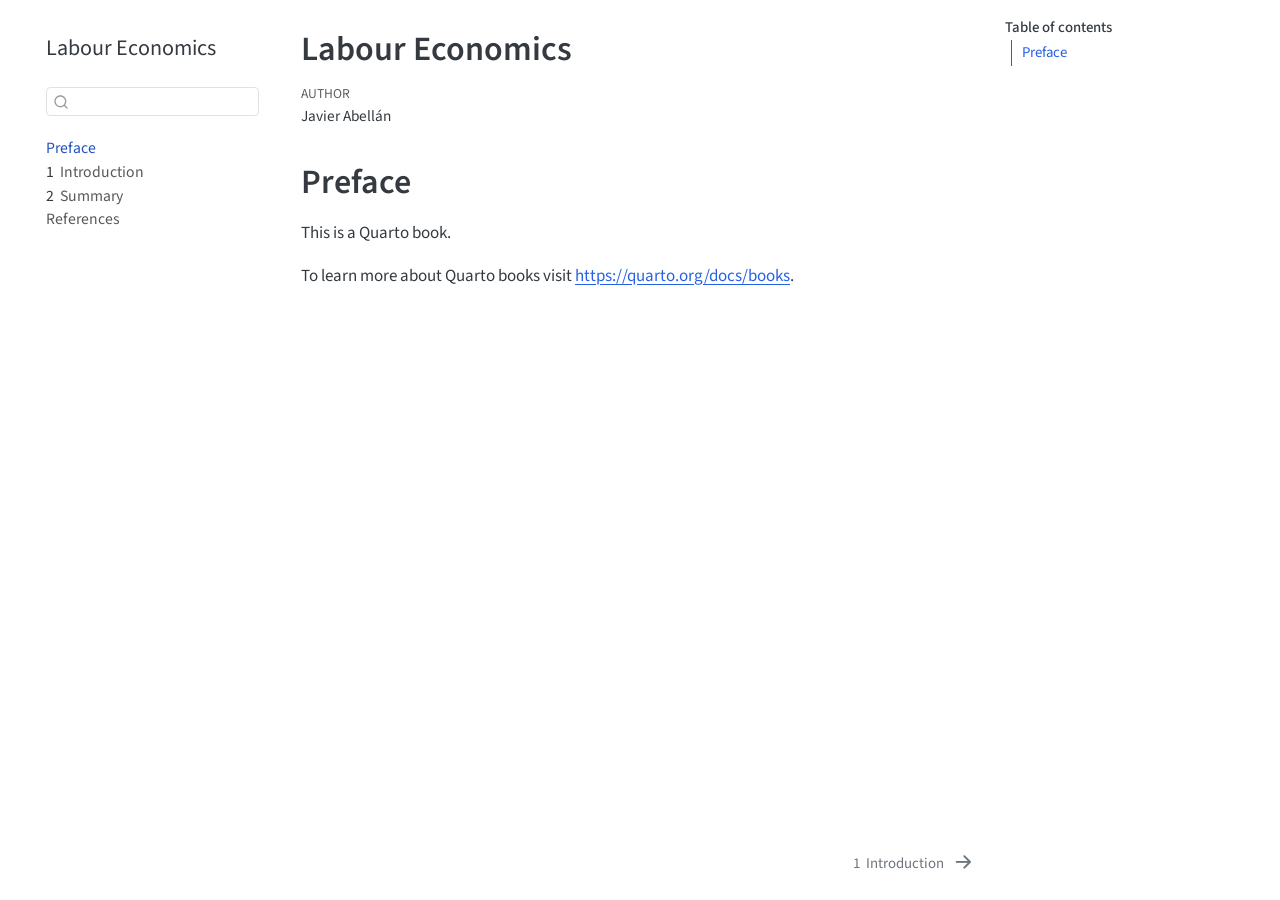
==== index.html @ d598257e "Built site for gh-pages" ====
<!DOCTYPE html>
<html xmlns="http://www.w3.org/1999/xhtml" lang="en" xml:lang="en"><head>

<meta charset="utf-8">
<meta name="generator" content="quarto-1.9.38">

<meta name="viewport" content="width=device-width, initial-scale=1.0, user-scalable=yes">

<meta name="author" content="Javier Abellán">

<title>Labour Economics</title>
<style>
/* Default styles provided by pandoc.
** See https://pandoc.org/MANUAL.html#variables-for-html for config info.
*/
code{white-space: pre-wrap;}
span.smallcaps{font-variant: small-caps;}
div.columns{display: flex; gap: min(4vw, 1.5em);}
div.column{flex: auto; overflow-x: auto;}
div.hanging-indent{margin-left: 1.5em; text-indent: -1.5em;}
ul.task-list{list-style: none;}
ul.task-list li input[type="checkbox"] {
  width: 0.8em;
  margin: 0 0.8em 0.2em -1em; /* quarto-specific, see https://github.com/quarto-dev/quarto-cli/issues/4556 */ 
  vertical-align: middle;
}
</style>


<script src="site_libs/quarto-nav/quarto-nav.js"></script>
<script src="site_libs/quarto-nav/headroom.min.js"></script>
<script src="site_libs/clipboard/clipboard.min.js"></script>
<script src="site_libs/quarto-search/autocomplete.umd.js"></script>
<script src="site_libs/quarto-search/fuse.min.js"></script>
<script src="site_libs/quarto-search/quarto-search.js"></script>
<meta name="quarto:offset" content="./">
<link href="./intro.html" rel="next">
<script src="site_libs/quarto-html/quarto.js" type="module"></script>
<script src="site_libs/quarto-html/tabsets/tabsets.js" type="module"></script>
<script src="site_libs/quarto-html/popper.min.js"></script>
<script src="site_libs/quarto-html/tippy.umd.min.js"></script>
<script src="site_libs/quarto-html/anchor.min.js"></script>
<link href="site_libs/quarto-html/tippy.css" rel="stylesheet">
<link href="site_libs/quarto-html/quarto-syntax-highlighting-15634bcf2e68342d4ad2dfa704d543f6.css" rel="stylesheet" id="quarto-text-highlighting-styles">
<script src="site_libs/bootstrap/bootstrap.min.js"></script>
<link href="site_libs/bootstrap/bootstrap-icons.css" rel="stylesheet">
<link href="site_libs/bootstrap/bootstrap-5ccb035bea26c1e21f80f44cf7c27909.min.css" rel="stylesheet" append-hash="true" id="quarto-bootstrap" data-mode="light">
<script id="quarto-search-options" type="application/json">{
  "location": "sidebar",
  "copy-button": false,
  "collapse-after": 3,
  "panel-placement": "start",
  "type": "textbox",
  "limit": 50,
  "keyboard-shortcut": [
    "f",
    "/",
    "s"
  ],
  "show-item-context": false,
  "language": {
    "search-no-results-text": "No results",
    "search-matching-documents-text": "matching documents",
    "search-copy-link-title": "Copy link to search",
    "search-hide-matches-text": "Hide additional matches",
    "search-more-match-text": "more match in this document",
    "search-more-matches-text": "more matches in this document",
    "search-clear-button-title": "Clear",
    "search-text-placeholder": "",
    "search-detached-cancel-button-title": "Cancel",
    "search-submit-button-title": "Submit",
    "search-label": "Search"
  }
}</script>


</head>

<body class="nav-sidebar floating quarto-light">

<div id="quarto-search-results"></div>
  <header id="quarto-header" class="headroom fixed-top">
  <nav class="quarto-secondary-nav">
    <div class="container-fluid d-flex">
      <button type="button" class="quarto-btn-toggle btn" data-bs-toggle="collapse" role="button" data-bs-target=".quarto-sidebar-collapse-item" aria-controls="quarto-sidebar" aria-expanded="false" aria-label="Toggle sidebar navigation" onclick="if (window.quartoToggleHeadroom) { window.quartoToggleHeadroom(); }">
        <i class="bi bi-layout-text-sidebar-reverse"></i>
      </button>
        <nav class="quarto-page-breadcrumbs" aria-label="breadcrumb"><ol class="breadcrumb"><li class="breadcrumb-item"><a href="./index.html">Preface</a></li></ol></nav>
        <a class="flex-grow-1" role="navigation" data-bs-toggle="collapse" data-bs-target=".quarto-sidebar-collapse-item" aria-controls="quarto-sidebar" aria-expanded="false" aria-label="Toggle sidebar navigation" onclick="if (window.quartoToggleHeadroom) { window.quartoToggleHeadroom(); }">      
        </a>
      <button type="button" class="btn quarto-search-button" aria-label="Search" onclick="window.quartoOpenSearch();">
        <i class="bi bi-search"></i>
      </button>
    </div>
  </nav>
</header>
<!-- content -->
<div id="quarto-content" class="quarto-container page-columns page-rows-contents page-layout-article">
<!-- sidebar -->
  <nav id="quarto-sidebar" class="sidebar collapse collapse-horizontal quarto-sidebar-collapse-item sidebar-navigation floating overflow-auto">
    <div class="pt-lg-2 mt-2 text-left sidebar-header">
    <div class="sidebar-title mb-0 py-0">
      <a href="./">Labour Economics</a> 
    </div>
      </div>
        <div class="mt-2 flex-shrink-0 align-items-center">
        <div class="sidebar-search">
        <div id="quarto-search" class="" title="Search"></div>
        </div>
        </div>
    <div class="sidebar-menu-container"> 
    <ul class="list-unstyled mt-1">
        <li class="sidebar-item">
  <div class="sidebar-item-container"> 
  <a href="./index.html" class="sidebar-item-text sidebar-link active">
 <span class="menu-text">Preface</span></a>
  </div>
</li>
        <li class="sidebar-item">
  <div class="sidebar-item-container"> 
  <a href="./intro.html" class="sidebar-item-text sidebar-link">
 <span class="menu-text"><span class="chapter-number">1</span>&nbsp; <span class="chapter-title">Introduction</span></span></a>
  </div>
</li>
        <li class="sidebar-item">
  <div class="sidebar-item-container"> 
  <a href="./summary.html" class="sidebar-item-text sidebar-link">
 <span class="menu-text"><span class="chapter-number">2</span>&nbsp; <span class="chapter-title">Summary</span></span></a>
  </div>
</li>
        <li class="sidebar-item">
  <div class="sidebar-item-container"> 
  <a href="./references.html" class="sidebar-item-text sidebar-link">
 <span class="menu-text">References</span></a>
  </div>
</li>
    </ul>
    </div>
</nav>
<div id="quarto-sidebar-glass" class="quarto-sidebar-collapse-item" data-bs-toggle="collapse" data-bs-target=".quarto-sidebar-collapse-item"></div>
<!-- margin-sidebar -->
    <div id="quarto-margin-sidebar" class="sidebar margin-sidebar">
        <nav id="TOC" role="doc-toc" class="toc-active">
    <h2 id="toc-title">Table of contents</h2>
   
  <ul>
  <li><a href="#preface" id="toc-preface" class="nav-link active" data-scroll-target="#preface">Preface</a></li>
  </ul>
</nav>
    </div>
<!-- main -->
<main class="content" id="quarto-document-content">

<header id="title-block-header" class="quarto-title-block default">
<div class="quarto-title">
<h1 class="title">Labour Economics</h1>
</div>



<div class="quarto-title-meta">

    <div>
    <div class="quarto-title-meta-heading">Author</div>
    <div class="quarto-title-meta-contents">
             <p>Javier Abellán </p>
          </div>
  </div>
    
  
    
  </div>
  


</header>


<section id="preface" class="level1 unnumbered">
<h1 class="unnumbered">Preface</h1>
<p>This is a Quarto book.</p>
<p>To learn more about Quarto books visit <a href="https://quarto.org/docs/books" class="uri">https://quarto.org/docs/books</a>.</p>


</section>

</main> <!-- /main -->
<script id="quarto-html-after-body" type="application/javascript">
  window.document.addEventListener("DOMContentLoaded", function (event) {
    const icon = "";
    const anchorJS = new window.AnchorJS();
    anchorJS.options = {
      placement: 'right',
      icon: icon
    };
    anchorJS.add('.anchored');
    const isCodeAnnotation = (el) => {
      for (const clz of el.classList) {
        if (clz.startsWith('code-annotation-')) {                     
          return true;
        }
      }
      return false;
    }
    const onCopySuccess = function(e) {
      // button target
      const button = e.trigger;
      // don't keep focus
      button.blur();
      // flash "checked"
      button.classList.add('code-copy-button-checked');
      var currentTitle = button.getAttribute("title");
      button.setAttribute("title", "Copied!");
      let tooltip;
      if (window.bootstrap) {
        button.setAttribute("data-bs-toggle", "tooltip");
        button.setAttribute("data-bs-placement", "left");
        button.setAttribute("data-bs-title", "Copied!");
        tooltip = new bootstrap.Tooltip(button, 
          { trigger: "manual", 
            customClass: "code-copy-button-tooltip",
            offset: [0, -8]});
        tooltip.show();    
      }
      setTimeout(function() {
        if (tooltip) {
          tooltip.hide();
          button.removeAttribute("data-bs-title");
          button.removeAttribute("data-bs-toggle");
          button.removeAttribute("data-bs-placement");
        }
        button.setAttribute("title", currentTitle);
        button.classList.remove('code-copy-button-checked');
      }, 1000);
      // clear code selection
      e.clearSelection();
    }
    const getTextToCopy = function(trigger) {
      const outerScaffold = trigger.parentElement.cloneNode(true);
      const codeEl = outerScaffold.querySelector('code');
      for (const childEl of codeEl.children) {
        if (isCodeAnnotation(childEl)) {
          childEl.remove();
        }
      }
      return codeEl.innerText;
    }
    const clipboard = new window.ClipboardJS('.code-copy-button:not([data-in-quarto-modal])', {
      text: getTextToCopy
    });
    clipboard.on('success', onCopySuccess);
    if (window.document.getElementById('quarto-embedded-source-code-modal')) {
      const clipboardModal = new window.ClipboardJS('.code-copy-button[data-in-quarto-modal]', {
        text: getTextToCopy,
        container: window.document.getElementById('quarto-embedded-source-code-modal')
      });
      clipboardModal.on('success', onCopySuccess);
    }
      var localhostRegex = new RegExp(/^(?:http|https):\/\/localhost\:?[0-9]*\//);
      var mailtoRegex = new RegExp(/^mailto:/);
        var filterRegex = new RegExp('/' + window.location.host + '/');
      var isInternal = (href) => {
          return filterRegex.test(href) || localhostRegex.test(href) || mailtoRegex.test(href);
      }
      // Inspect non-navigation links and adorn them if external
     var links = window.document.querySelectorAll('a[href]:not(.nav-link):not(.navbar-brand):not(.toc-action):not(.sidebar-link):not(.sidebar-item-toggle):not(.pagination-link):not(.no-external):not([aria-hidden]):not(.dropdown-item):not(.quarto-navigation-tool):not(.about-link)');
      for (var i=0; i<links.length; i++) {
        const link = links[i];
        if (!isInternal(link.href)) {
          // undo the damage that might have been done by quarto-nav.js in the case of
          // links that we want to consider external
          if (link.dataset.originalHref !== undefined) {
            link.href = link.dataset.originalHref;
          }
        }
      }
    function tippyHover(el, contentFn, onTriggerFn, onUntriggerFn) {
      const config = {
        allowHTML: true,
        maxWidth: 500,
        delay: 100,
        arrow: false,
        appendTo: function(el) {
            return el.parentElement;
        },
        interactive: true,
        interactiveBorder: 10,
        theme: 'quarto',
        placement: 'bottom-start',
      };
      if (contentFn) {
        config.content = contentFn;
      }
      if (onTriggerFn) {
        config.onTrigger = onTriggerFn;
      }
      if (onUntriggerFn) {
        config.onUntrigger = onUntriggerFn;
      }
      window.tippy(el, config); 
    }
    const noterefs = window.document.querySelectorAll('a[role="doc-noteref"]');
    for (var i=0; i<noterefs.length; i++) {
      const ref = noterefs[i];
      tippyHover(ref, function() {
        // use id or data attribute instead here
        let href = ref.getAttribute('data-footnote-href') || ref.getAttribute('href');
        try { href = new URL(href).hash; } catch {}
        const id = href.replace(/^#\/?/, "");
        const note = window.document.getElementById(id);
        if (note) {
          return note.innerHTML;
        } else {
          return "";
        }
      });
    }
    const xrefs = window.document.querySelectorAll('a.quarto-xref');
    const processXRef = (id, note) => {
      // Strip column container classes
      const stripColumnClz = (el) => {
        el.classList.remove("page-full", "page-columns");
        if (el.children) {
          for (const child of el.children) {
            stripColumnClz(child);
          }
        }
      }
      stripColumnClz(note)
      if (id === null || id.startsWith('sec-')) {
        // Special case sections, only their first couple elements
        const container = document.createElement("div");
        if (note.children && note.children.length > 2) {
          container.appendChild(note.children[0].cloneNode(true));
          for (let i = 1; i < note.children.length; i++) {
            const child = note.children[i];
            if (child.tagName === "P" && child.innerText === "") {
              continue;
            } else {
              container.appendChild(child.cloneNode(true));
              break;
            }
          }
          if (window.Quarto?.typesetMath) {
            window.Quarto.typesetMath(container);
          }
          return container.innerHTML
        } else {
          if (window.Quarto?.typesetMath) {
            window.Quarto.typesetMath(note);
          }
          return note.innerHTML;
        }
      } else {
        // Remove any anchor links if they are present
        const anchorLink = note.querySelector('a.anchorjs-link');
        if (anchorLink) {
          anchorLink.remove();
        }
        if (window.Quarto?.typesetMath) {
          window.Quarto.typesetMath(note);
        }
        if (note.classList.contains("callout")) {
          return note.outerHTML;
        } else {
          return note.innerHTML;
        }
      }
    }
    for (var i=0; i<xrefs.length; i++) {
      const xref = xrefs[i];
      tippyHover(xref, undefined, function(instance) {
        instance.disable();
        let url = xref.getAttribute('href');
        let hash = undefined; 
        if (url.startsWith('#')) {
          hash = url;
        } else {
          try { hash = new URL(url).hash; } catch {}
        }
        if (hash) {
          const id = hash.replace(/^#\/?/, "");
          const note = window.document.getElementById(id);
          if (note !== null) {
            try {
              const html = processXRef(id, note.cloneNode(true));
              instance.setContent(html);
            } finally {
              instance.enable();
              instance.show();
            }
          } else {
            // See if we can fetch this
            fetch(url.split('#')[0])
            .then(res => res.text())
            .then(html => {
              const parser = new DOMParser();
              const htmlDoc = parser.parseFromString(html, "text/html");
              const note = htmlDoc.getElementById(id);
              if (note !== null) {
                const html = processXRef(id, note);
                instance.setContent(html);
              } 
            }).finally(() => {
              instance.enable();
              instance.show();
            });
          }
        } else {
          // See if we can fetch a full url (with no hash to target)
          // This is a special case and we should probably do some content thinning / targeting
          fetch(url)
          .then(res => res.text())
          .then(html => {
            const parser = new DOMParser();
            const htmlDoc = parser.parseFromString(html, "text/html");
            const note = htmlDoc.querySelector('main.content');
            if (note !== null) {
              // This should only happen for chapter cross references
              // (since there is no id in the URL)
              // remove the first header
              if (note.children.length > 0 && note.children[0].tagName === "HEADER") {
                note.children[0].remove();
              }
              const html = processXRef(null, note);
              instance.setContent(html);
            } 
          }).finally(() => {
            instance.enable();
            instance.show();
          });
        }
      }, function(instance) {
      });
    }
        let selectedAnnoteEl;
        const selectorForAnnotation = ( cell, annotation) => {
          let cellAttr = 'data-code-cell="' + cell + '"';
          let lineAttr = 'data-code-annotation="' +  annotation + '"';
          const selector = 'span[' + cellAttr + '][' + lineAttr + ']';
          return selector;
        }
        const selectCodeLines = (annoteEl) => {
          const doc = window.document;
          const targetCell = annoteEl.getAttribute("data-target-cell");
          const targetAnnotation = annoteEl.getAttribute("data-target-annotation");
          const annoteSpan = window.document.querySelector(selectorForAnnotation(targetCell, targetAnnotation));
          const lines = annoteSpan.getAttribute("data-code-lines").split(",");
          const lineIds = lines.map((line) => {
            return targetCell + "-" + line;
          })
          let top = null;
          let height = null;
          let parent = null;
          if (lineIds.length > 0) {
              //compute the position of the single el (top and bottom and make a div)
              const el = window.document.getElementById(lineIds[0]);
              top = el.offsetTop;
              height = el.offsetHeight;
              parent = el.parentElement.parentElement;
            if (lineIds.length > 1) {
              const lastEl = window.document.getElementById(lineIds[lineIds.length - 1]);
              const bottom = lastEl.offsetTop + lastEl.offsetHeight;
              height = bottom - top;
            }
            if (top !== null && height !== null && parent !== null) {
              // cook up a div (if necessary) and position it 
              let div = window.document.getElementById("code-annotation-line-highlight");
              if (div === null) {
                div = window.document.createElement("div");
                div.setAttribute("id", "code-annotation-line-highlight");
                div.style.position = 'absolute';
                parent.appendChild(div);
              }
              div.style.top = top - 2 + "px";
              div.style.height = height + 4 + "px";
              div.style.left = 0;
              let gutterDiv = window.document.getElementById("code-annotation-line-highlight-gutter");
              if (gutterDiv === null) {
                gutterDiv = window.document.createElement("div");
                gutterDiv.setAttribute("id", "code-annotation-line-highlight-gutter");
                gutterDiv.style.position = 'absolute';
                const codeCell = window.document.getElementById(targetCell);
                const gutter = codeCell.querySelector('.code-annotation-gutter');
                gutter.appendChild(gutterDiv);
              }
              gutterDiv.style.top = top - 2 + "px";
              gutterDiv.style.height = height + 4 + "px";
            }
            selectedAnnoteEl = annoteEl;
          }
        };
        const unselectCodeLines = () => {
          const elementsIds = ["code-annotation-line-highlight", "code-annotation-line-highlight-gutter"];
          elementsIds.forEach((elId) => {
            const div = window.document.getElementById(elId);
            if (div) {
              div.remove();
            }
          });
          selectedAnnoteEl = undefined;
        };
          // Handle positioning of the toggle
      window.addEventListener(
        "resize",
        throttle(() => {
          elRect = undefined;
          if (selectedAnnoteEl) {
            selectCodeLines(selectedAnnoteEl);
          }
        }, 10)
      );
      function throttle(fn, ms) {
      let throttle = false;
      let timer;
        return (...args) => {
          if(!throttle) { // first call gets through
              fn.apply(this, args);
              throttle = true;
          } else { // all the others get throttled
              if(timer) clearTimeout(timer); // cancel #2
              timer = setTimeout(() => {
                fn.apply(this, args);
                timer = throttle = false;
              }, ms);
          }
        };
      }
        // Attach click handler to the DT
        const annoteDls = window.document.querySelectorAll('dt[data-target-cell]');
        for (const annoteDlNode of annoteDls) {
          annoteDlNode.addEventListener('click', (event) => {
            const clickedEl = event.target;
            if (clickedEl !== selectedAnnoteEl) {
              unselectCodeLines();
              const activeEl = window.document.querySelector('dt[data-target-cell].code-annotation-active');
              if (activeEl) {
                activeEl.classList.remove('code-annotation-active');
              }
              selectCodeLines(clickedEl);
              clickedEl.classList.add('code-annotation-active');
            } else {
              // Unselect the line
              unselectCodeLines();
              clickedEl.classList.remove('code-annotation-active');
            }
          });
        }
    const findCites = (el) => {
      const parentEl = el.parentElement;
      if (parentEl) {
        const cites = parentEl.dataset.cites;
        if (cites) {
          return {
            el,
            cites: cites.split(' ')
          };
        } else {
          return findCites(el.parentElement)
        }
      } else {
        return undefined;
      }
    };
    var bibliorefs = window.document.querySelectorAll('a[role="doc-biblioref"]');
    for (var i=0; i<bibliorefs.length; i++) {
      const ref = bibliorefs[i];
      const citeInfo = findCites(ref);
      if (citeInfo) {
        tippyHover(citeInfo.el, function() {
          var popup = window.document.createElement('div');
          citeInfo.cites.forEach(function(cite) {
            var citeDiv = window.document.createElement('div');
            citeDiv.classList.add('hanging-indent');
            citeDiv.classList.add('csl-entry');
            var biblioDiv = window.document.getElementById('ref-' + cite);
            if (biblioDiv) {
              citeDiv.innerHTML = biblioDiv.innerHTML;
            }
            popup.appendChild(citeDiv);
          });
          return popup.innerHTML;
        });
      }
    }
  });
  </script>
<nav class="page-navigation">
  <div class="nav-page nav-page-previous">
  </div>
  <div class="nav-page nav-page-next">
      <a href="./intro.html" class="pagination-link" aria-label="Introduction">
        <span class="nav-page-text"><span class="chapter-number">1</span>&nbsp; <span class="chapter-title">Introduction</span></span> <i class="bi bi-arrow-right-short"></i>
      </a>
  </div>
</nav>
</div> <!-- /content -->




</body></html>
---- site_libs/quarto-html/tippy.css ----
.tippy-box[data-animation=fade][data-state=hidden]{opacity:0}[data-tippy-root]{max-width:calc(100vw - 10px)}.tippy-box{position:relative;background-color:#333;color:#fff;border-radius:4px;font-size:14px;line-height:1.4;white-space:normal;outline:0;transition-property:transform,visibility,opacity}.tippy-box[data-placement^=top]>.tippy-arrow{bottom:0}.tippy-box[data-placement^=top]>.tippy-arrow:before{bottom:-7px;left:0;border-width:8px 8px 0;border-top-color:initial;transform-origin:center top}.tippy-box[data-placement^=bottom]>.tippy-arrow{top:0}.tippy-box[data-placement^=bottom]>.tippy-arrow:before{top:-7px;left:0;border-width:0 8px 8px;border-bottom-color:initial;transform-origin:center bottom}.tippy-box[data-placement^=left]>.tippy-arrow{right:0}.tippy-box[data-placement^=left]>.tippy-arrow:before{border-width:8px 0 8px 8px;border-left-color:initial;right:-7px;transform-origin:center left}.tippy-box[data-placement^=right]>.tippy-arrow{left:0}.tippy-box[data-placement^=right]>.tippy-arrow:before{left:-7px;border-width:8px 8px 8px 0;border-right-color:initial;transform-origin:center right}.tippy-box[data-inertia][data-state=visible]{transition-timing-function:cubic-bezier(.54,1.5,.38,1.11)}.tippy-arrow{width:16px;height:16px;color:#333}.tippy-arrow:before{content:"";position:absolute;border-color:transparent;border-style:solid}.tippy-content{position:relative;padding:5px 9px;z-index:1}
---- site_libs/quarto-html/quarto-syntax-highlighting-15634bcf2e68342d4ad2dfa704d543f6.css ----
/* quarto syntax highlight colors */
:root {
  --quarto-hl-ot-color: #003B4F;
  --quarto-hl-at-color: #657422;
  --quarto-hl-ss-color: #20794D;
  --quarto-hl-an-color: #5E5E5E;
  --quarto-hl-fu-color: #4758AB;
  --quarto-hl-st-color: #20794D;
  --quarto-hl-cf-color: #003B4F;
  --quarto-hl-op-color: #5E5E5E;
  --quarto-hl-er-color: #AD0000;
  --quarto-hl-bn-color: #AD0000;
  --quarto-hl-al-color: #AD0000;
  --quarto-hl-va-color: #111111;
  --quarto-hl-bu-color: inherit;
  --quarto-hl-ex-color: inherit;
  --quarto-hl-pp-color: #AD0000;
  --quarto-hl-in-color: #5E5E5E;
  --quarto-hl-vs-color: #20794D;
  --quarto-hl-wa-color: #5E5E5E;
  --quarto-hl-do-color: #5E5E5E;
  --quarto-hl-im-color: #00769E;
  --quarto-hl-ch-color: #20794D;
  --quarto-hl-dt-color: #AD0000;
  --quarto-hl-fl-color: #AD0000;
  --quarto-hl-co-color: #5E5E5E;
  --quarto-hl-cv-color: #5E5E5E;
  --quarto-hl-cn-color: #8f5902;
  --quarto-hl-sc-color: #5E5E5E;
  --quarto-hl-dv-color: #AD0000;
  --quarto-hl-kw-color: #003B4F;
}

/* other quarto variables */
:root {
  --quarto-font-monospace: SFMono-Regular, Menlo, Monaco, Consolas, "Liberation Mono", "Courier New", monospace;
}

/* syntax highlight based on Pandoc's rules */
pre > code.sourceCode > span {
  color: #003B4F;
}

code.sourceCode > span {
  color: #003B4F;
}

div.sourceCode,
div.sourceCode pre.sourceCode {
  color: #003B4F;
}

/* Normal */
code span {
  color: #003B4F;
}

/* Alert */
code span.al {
  color: #AD0000;
  font-style: inherit;
}

/* Annotation */
code span.an {
  color: #5E5E5E;
  font-style: inherit;
}

/* Attribute */
code span.at {
  color: #657422;
  font-style: inherit;
}

/* BaseN */
code span.bn {
  color: #AD0000;
  font-style: inherit;
}

/* BuiltIn */
code span.bu {
  font-style: inherit;
}

/* ControlFlow */
code span.cf {
  color: #003B4F;
  font-weight: bold;
  font-style: inherit;
}

/* Char */
code span.ch {
  color: #20794D;
  font-style: inherit;
}

/* Constant */
code span.cn {
  color: #8f5902;
  font-style: inherit;
}

/* Comment */
code span.co {
  color: #5E5E5E;
  font-style: inherit;
}

/* CommentVar */
code span.cv {
  color: #5E5E5E;
  font-style: italic;
}

/* Documentation */
code span.do {
  color: #5E5E5E;
  font-style: italic;
}

/* DataType */
code span.dt {
  color: #AD0000;
  font-style: inherit;
}

/* DecVal */
code span.dv {
  color: #AD0000;
  font-style: inherit;
}

/* Error */
code span.er {
  color: #AD0000;
  font-style: inherit;
}

/* Extension */
code span.ex {
  font-style: inherit;
}

/* Float */
code span.fl {
  color: #AD0000;
  font-style: inherit;
}

/* Function */
code span.fu {
  color: #4758AB;
  font-style: inherit;
}

/* Import */
code span.im {
  color: #00769E;
  font-style: inherit;
}

/* Information */
code span.in {
  color: #5E5E5E;
  font-style: inherit;
}

/* Keyword */
code span.kw {
  color: #003B4F;
  font-weight: bold;
  font-style: inherit;
}

/* Operator */
code span.op {
  color: #5E5E5E;
  font-style: inherit;
}

/* Other */
code span.ot {
  color: #003B4F;
  font-style: inherit;
}

/* Preprocessor */
code span.pp {
  color: #AD0000;
  font-style: inherit;
}

/* SpecialChar */
code span.sc {
  color: #5E5E5E;
  font-style: inherit;
}

/* SpecialString */
code span.ss {
  color: #20794D;
  font-style: inherit;
}

/* String */
code span.st {
  color: #20794D;
  font-style: inherit;
}

/* Variable */
code span.va {
  color: #111111;
  font-style: inherit;
}

/* VerbatimString */
code span.vs {
  color: #20794D;
  font-style: inherit;
}

/* Warning */
code span.wa {
  color: #5E5E5E;
  font-style: italic;
}

.prevent-inlining {
  content: "</";
}

/*# sourceMappingURL=f23921c56f73e400b49028c9186a1aa0.css.map */
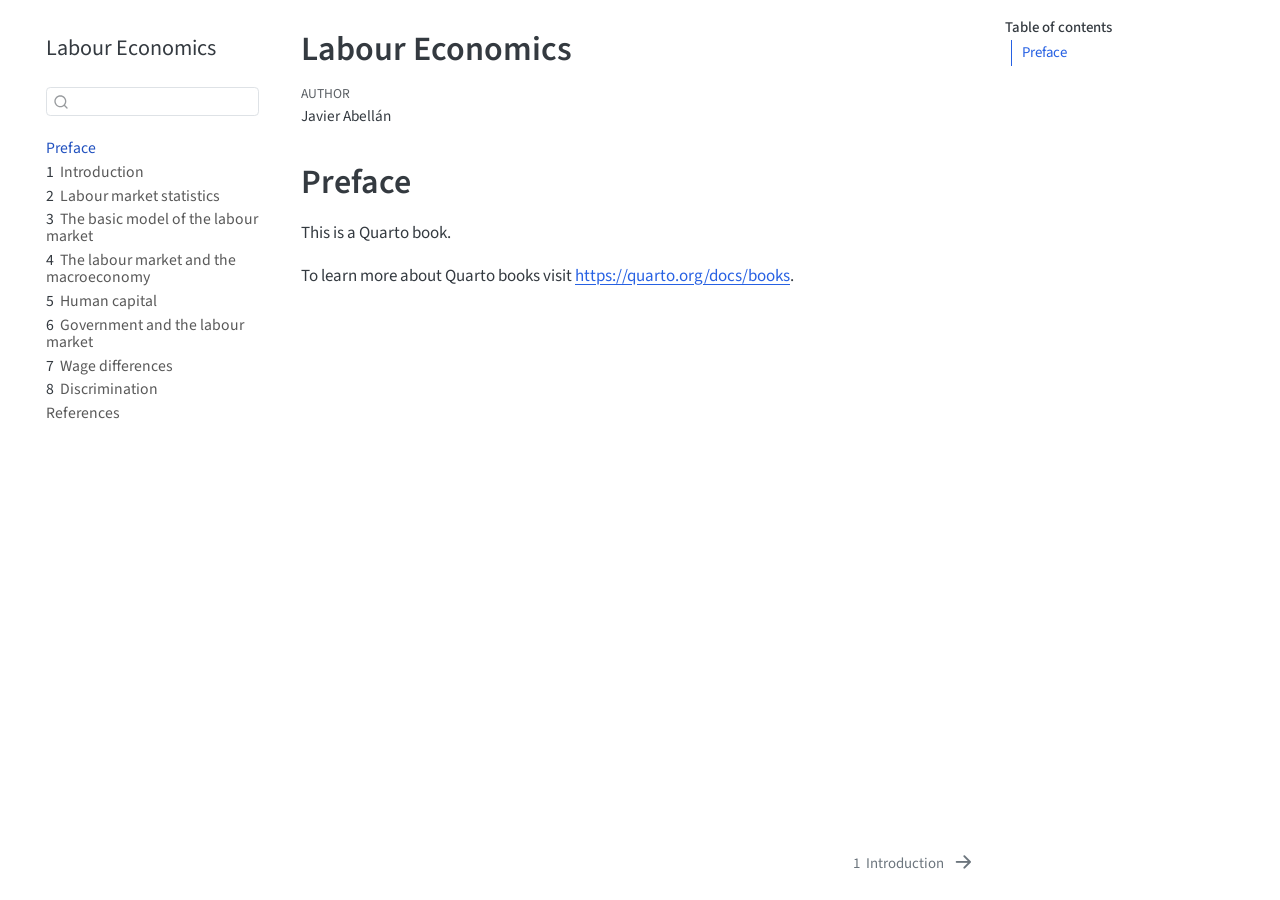
==== commit 0b5ac91b: "Built site for gh-pages" ====
--- a/index.html
+++ b/index.html
@@ -124,8 +124,44 @@
 </li>
         <li class="sidebar-item">
   <div class="sidebar-item-container"> 
-  <a href="./summary.html" class="sidebar-item-text sidebar-link">
- <span class="menu-text"><span class="chapter-number">2</span>&nbsp; <span class="chapter-title">Summary</span></span></a>
+  <a href="./statistics.html" class="sidebar-item-text sidebar-link">
+ <span class="menu-text"><span class="chapter-number">2</span>&nbsp; <span class="chapter-title">Labour market statistics</span></span></a>
+  </div>
+</li>
+        <li class="sidebar-item">
+  <div class="sidebar-item-container"> 
+  <a href="./basic.html" class="sidebar-item-text sidebar-link">
+ <span class="menu-text"><span class="chapter-number">3</span>&nbsp; <span class="chapter-title">The basic model of the labour market</span></span></a>
+  </div>
+</li>
+        <li class="sidebar-item">
+  <div class="sidebar-item-container"> 
+  <a href="./macro.html" class="sidebar-item-text sidebar-link">
+ <span class="menu-text"><span class="chapter-number">4</span>&nbsp; <span class="chapter-title">The labour market and the macroeconomy</span></span></a>
+  </div>
+</li>
+        <li class="sidebar-item">
+  <div class="sidebar-item-container"> 
+  <a href="./human_capital.html" class="sidebar-item-text sidebar-link">
+ <span class="menu-text"><span class="chapter-number">5</span>&nbsp; <span class="chapter-title">Human capital</span></span></a>
+  </div>
+</li>
+        <li class="sidebar-item">
+  <div class="sidebar-item-container"> 
+  <a href="./government.html" class="sidebar-item-text sidebar-link">
+ <span class="menu-text"><span class="chapter-number">6</span>&nbsp; <span class="chapter-title">Government and the labour market</span></span></a>
+  </div>
+</li>
+        <li class="sidebar-item">
+  <div class="sidebar-item-container"> 
+  <a href="./wage_differences.html" class="sidebar-item-text sidebar-link">
+ <span class="menu-text"><span class="chapter-number">7</span>&nbsp; <span class="chapter-title">Wage differences</span></span></a>
+  </div>
+</li>
+        <li class="sidebar-item">
+  <div class="sidebar-item-container"> 
+  <a href="./discrimination.html" class="sidebar-item-text sidebar-link">
+ <span class="menu-text"><span class="chapter-number">8</span>&nbsp; <span class="chapter-title">Discrimination</span></span></a>
   </div>
 </li>
         <li class="sidebar-item">
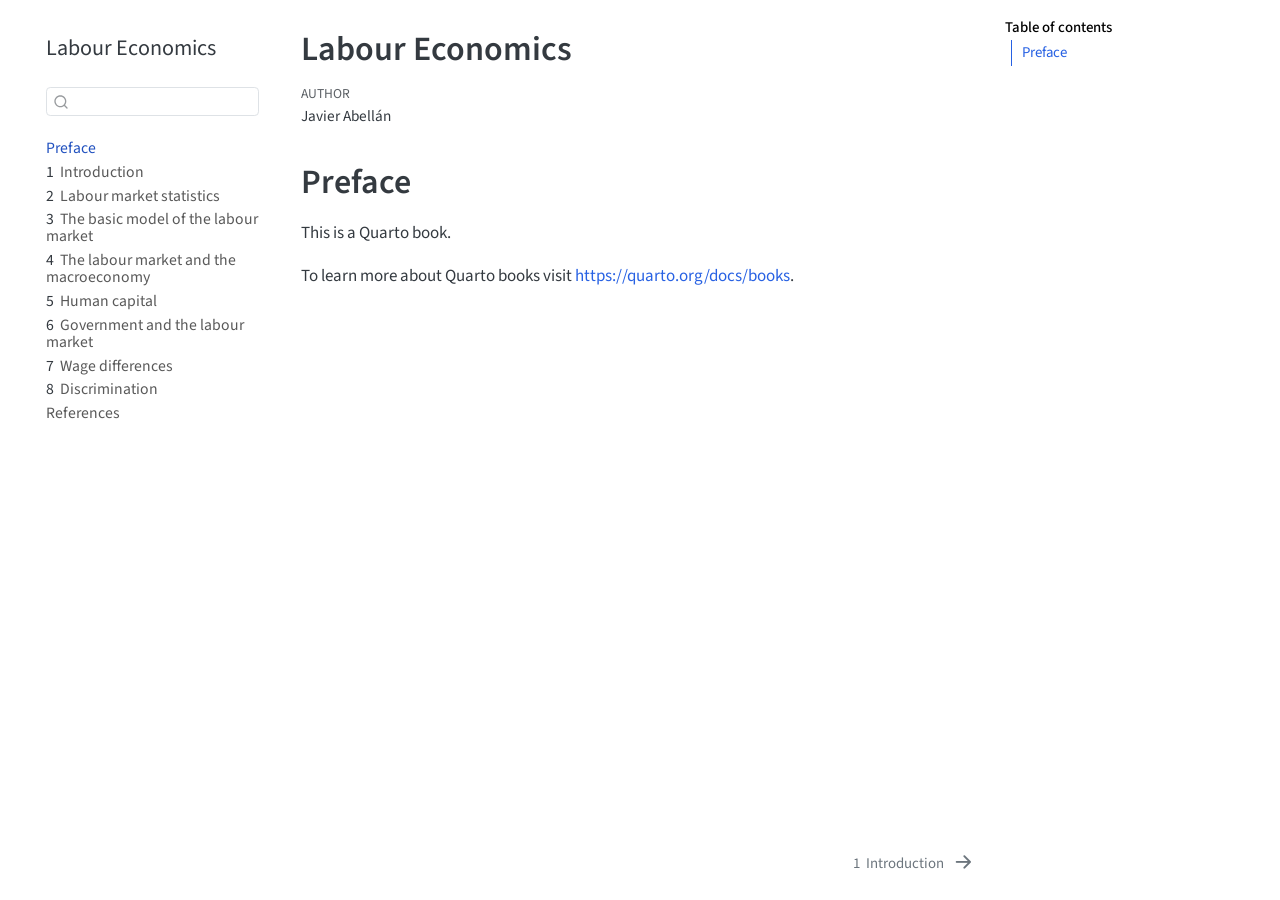
==== commit aaac0ef7: "Built site for gh-pages" ====
--- a/index.html
+++ b/index.html
@@ -74,6 +74,7 @@
 }</script>
 
 
+<link rel="stylesheet" href="custom.css">
 </head>
 
 <body class="nav-sidebar floating quarto-light">
--- a/custom.css
+++ b/custom.css
@@ -0,0 +1,36 @@
+/* Custom styling for h2 titles (## in markdown) */
+h2 {
+  color: #000000 !important;
+}
+
+h2 .header-section-number {
+  color: #000000 !important;
+}
+
+/* Custom styling for h3 titles (### in markdown) */
+h3 {
+  color: #000000 !important;
+}
+
+h3 .header-section-number {
+  color: #000000 !important;
+}
+
+/* Custom styling for h4 titles (#### in markdown) */
+h4 {
+  color: #000000 !important;  /* naranja */
+  font-weight: bold !important; /* negrita */
+}
+
+h4 .header-section-number {
+  display: none;  /* oculta la numeración */
+}
+
+/* Enlaces sin subrayado */
+
+a,
+a:hover,
+a:focus,
+a:active {
+  text-decoration: none;
+}
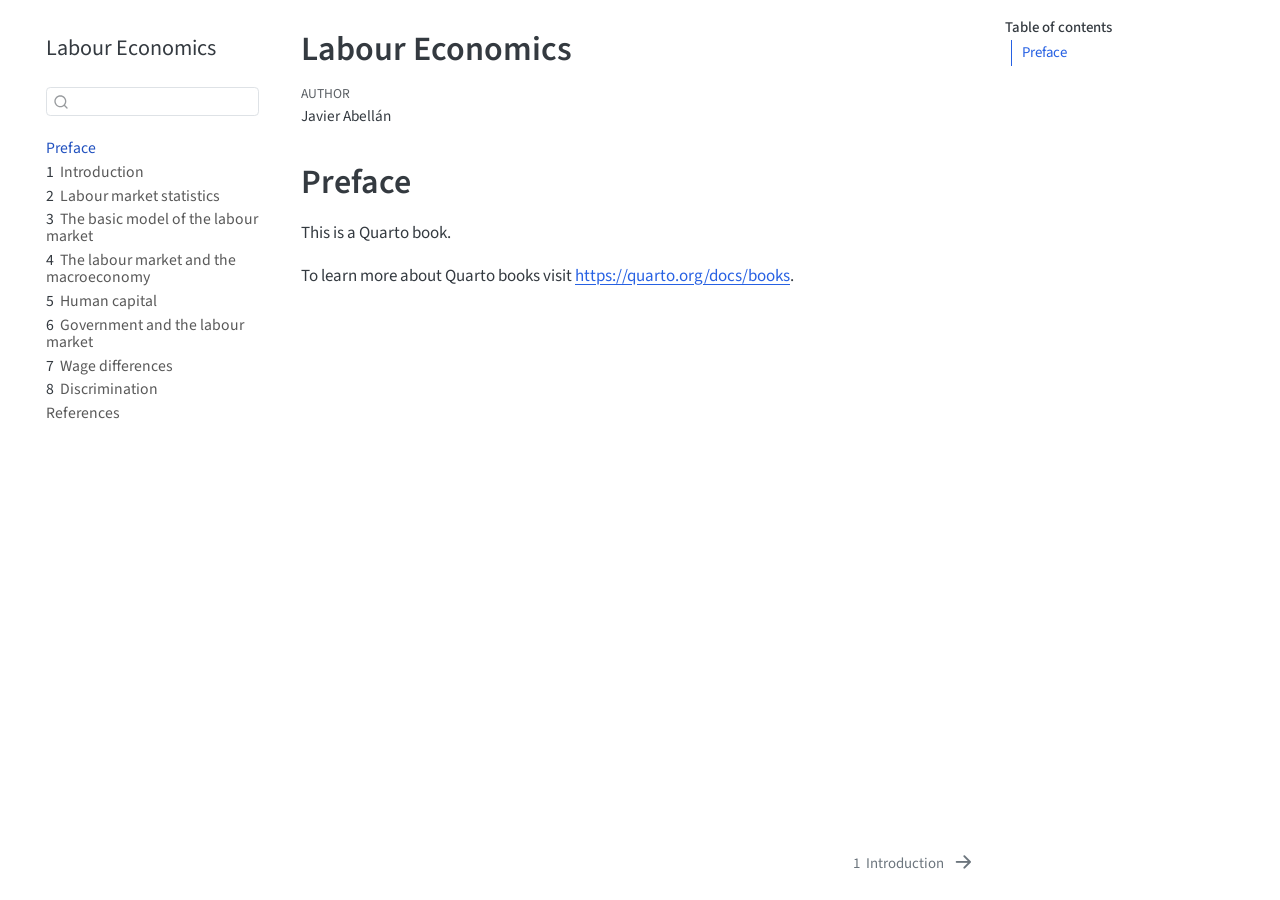
==== commit cb23cf26: "Built site for gh-pages" ====
--- a/index.html
+++ b/index.html
@@ -74,7 +74,6 @@
 }</script>
 
 
-<link rel="stylesheet" href="custom.css">
 </head>
 
 <body class="nav-sidebar floating quarto-light">
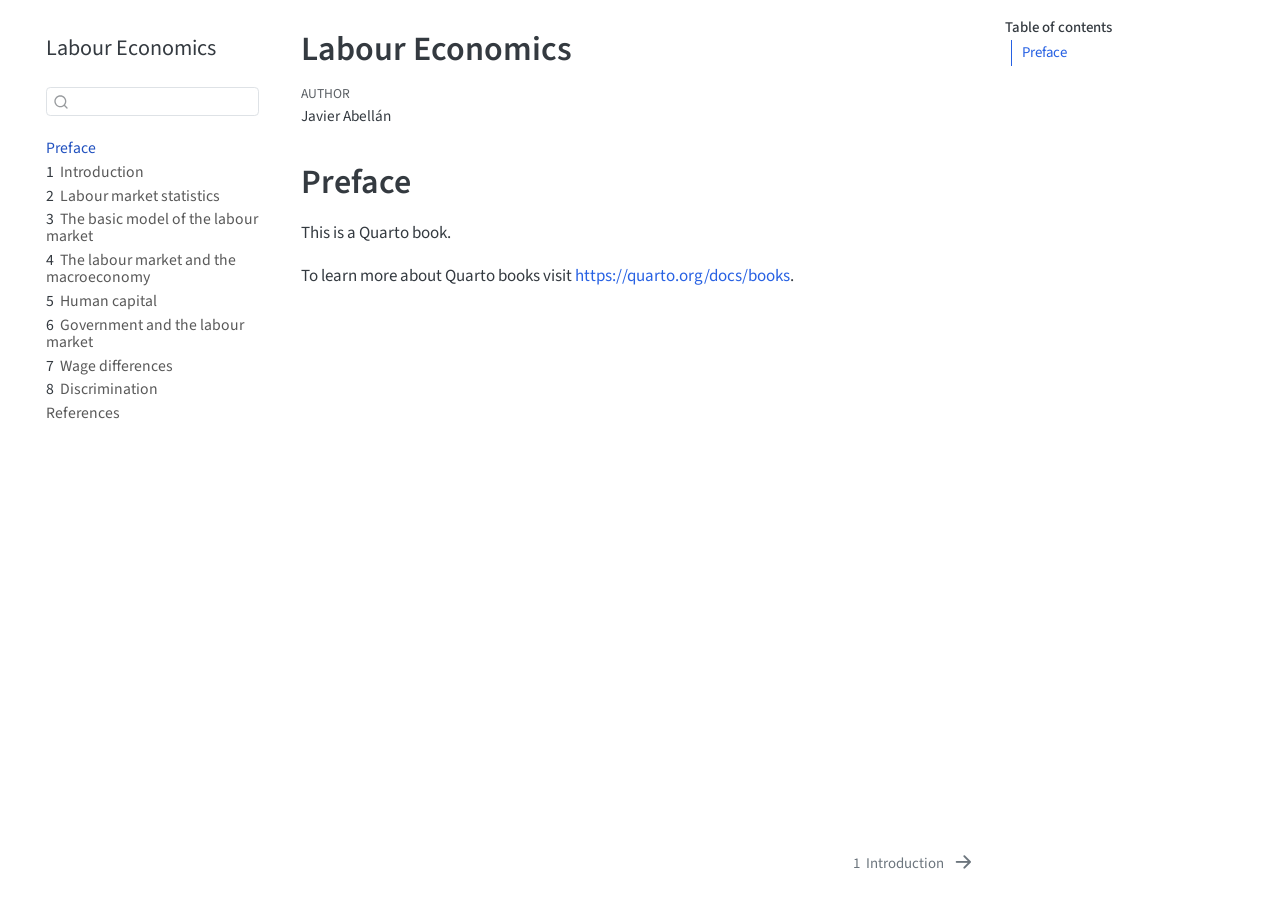
==== commit cf6b1702: "Built site for gh-pages" ====
--- a/index.html
+++ b/index.html
@@ -74,6 +74,7 @@
 }</script>
 
 
+<link rel="stylesheet" href="custom.css">
 </head>
 
 <body class="nav-sidebar floating quarto-light">
--- a/custom.css
+++ b/custom.css
@@ -0,0 +1,18 @@
+
+
+h4 .header-section-number {
+  display: none;  /* oculta la numeración */
+}
+
+h5 .header-section-number {
+  display: none;  /* oculta la numeración */
+}
+
+/* Enlaces sin subrayado */
+
+a,
+a:hover,
+a:focus,
+a:active {
+  text-decoration: none;
+}
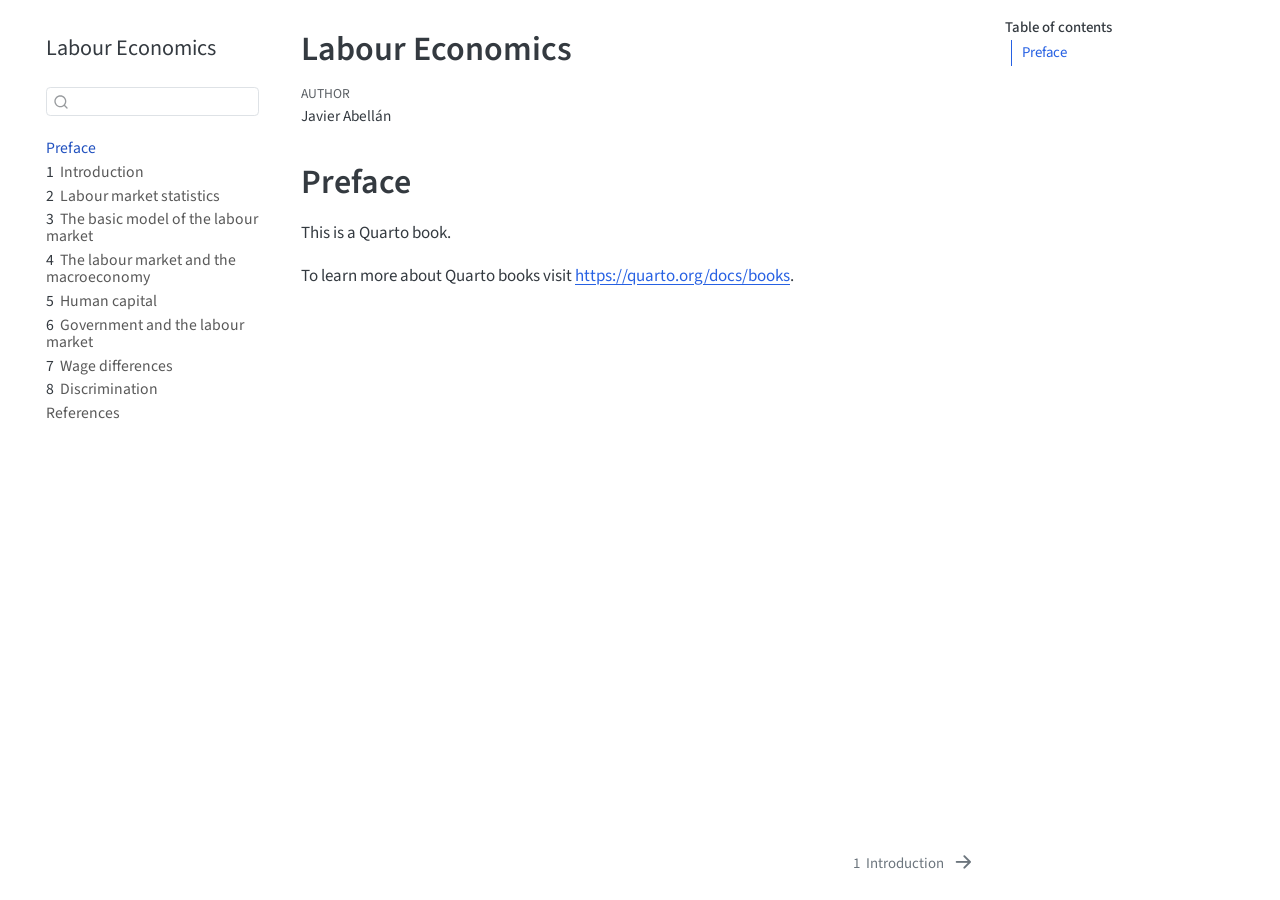
==== commit e3a265a3: "Built site for gh-pages" ====
--- a/index.html
+++ b/index.html
@@ -74,7 +74,6 @@
 }</script>
 
 
-<link rel="stylesheet" href="custom.css">
 </head>
 
 <body class="nav-sidebar floating quarto-light">
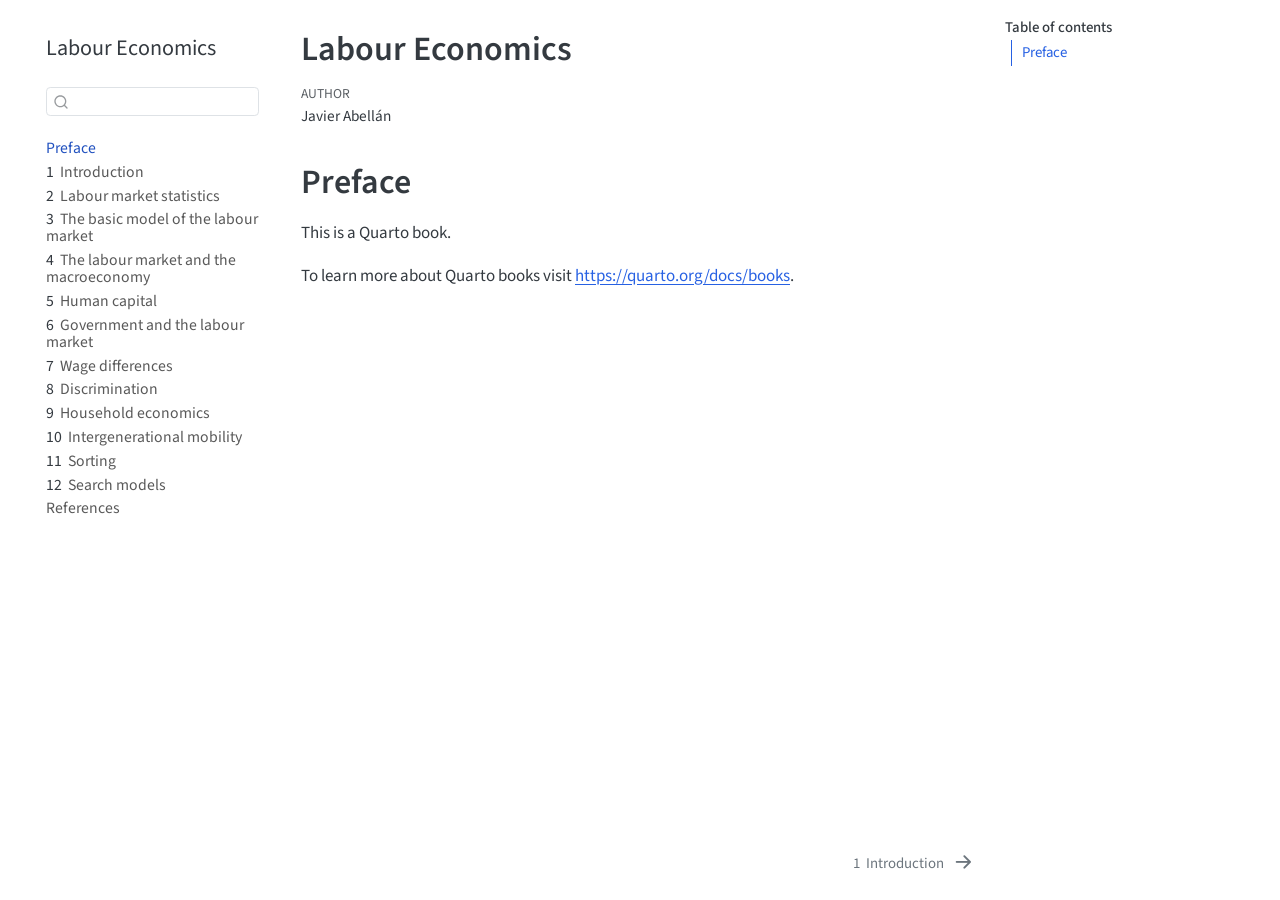
==== commit 4daf883f: "Built site for gh-pages" ====
--- a/index.html
+++ b/index.html
@@ -162,6 +162,30 @@
   <div class="sidebar-item-container"> 
   <a href="./discrimination.html" class="sidebar-item-text sidebar-link">
  <span class="menu-text"><span class="chapter-number">8</span>&nbsp; <span class="chapter-title">Discrimination</span></span></a>
+  </div>
+</li>
+        <li class="sidebar-item">
+  <div class="sidebar-item-container"> 
+  <a href="./household.html" class="sidebar-item-text sidebar-link">
+ <span class="menu-text"><span class="chapter-number">9</span>&nbsp; <span class="chapter-title">Household economics</span></span></a>
+  </div>
+</li>
+        <li class="sidebar-item">
+  <div class="sidebar-item-container"> 
+  <a href="./intergenerational_mobility.html" class="sidebar-item-text sidebar-link">
+ <span class="menu-text"><span class="chapter-number">10</span>&nbsp; <span class="chapter-title">Intergenerational mobility</span></span></a>
+  </div>
+</li>
+        <li class="sidebar-item">
+  <div class="sidebar-item-container"> 
+  <a href="./sorting.html" class="sidebar-item-text sidebar-link">
+ <span class="menu-text"><span class="chapter-number">11</span>&nbsp; <span class="chapter-title">Sorting</span></span></a>
+  </div>
+</li>
+        <li class="sidebar-item">
+  <div class="sidebar-item-container"> 
+  <a href="./search.html" class="sidebar-item-text sidebar-link">
+ <span class="menu-text"><span class="chapter-number">12</span>&nbsp; <span class="chapter-title">Search models</span></span></a>
   </div>
 </li>
         <li class="sidebar-item">
